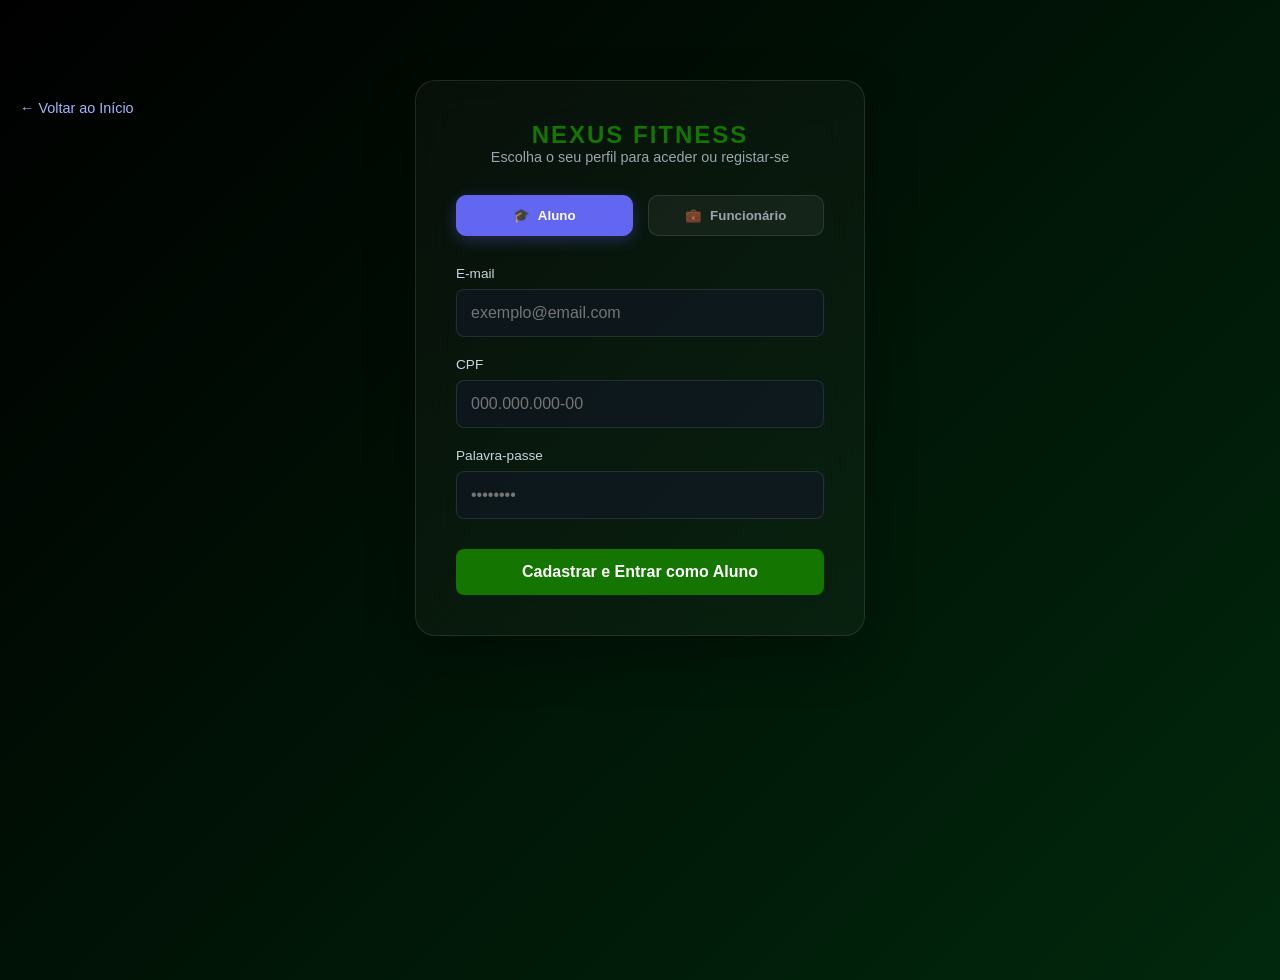
==== login.html @ c3d07121 "Add files via upload" ====
<!DOCTYPE html>
<html lang="pt-PT">
<head>
    <meta charset="UTF-8">
    <meta name="viewport" content="width=device-width, initial-scale=1.0">
    <title>Nexus Fitness | Login e Cadastro</title>
    <link rel="stylesheet" href="style.css">
</head>
<body>

    <!-- Botão para voltar à página principal -->
    <a href="index.html" class="btn-back">← Voltar ao Início</a>

    <div class="login-container">
        <div class="login-header">
            <div class="logo">Nexus Fitness</div>
            <p>Escolha o seu perfil para aceder ou registar-se</p>
        </div>

        <!-- Seleção de Perfil (Aluno ou Funcionário) -->
        <div class="role-selector">
            <button type="button" class="role-btn active" id="btn-aluno" onclick="selectRole('aluno')">
                <span class="icon">🎓</span> Aluno
            </button>
            <button type="button" class="role-btn" id="btn-funcionario" onclick="selectRole('funcionario')">
                <span class="icon">💼</span> Funcionário
            </button>
        </div>

        <!-- Formulário com campos totalmente fixos para evitar erros de renderização -->
        <form id="login-form" onsubmit="handleAuth(event)">
            
            <!-- Campo de E-mail -->
            <div class="input-group">
                <label id="email-label" for="user-email">E-mail</label>
                <input type="email" id="user-email" required placeholder="exemplo@email.com">
            </div>

            <!-- Campo de CPF Garantido e Fixo -->
            <div class="input-group">
                <label for="user-cpf">CPF</label>
                <input type="text" id="user-cpf" required maxlength="14" placeholder="000.000.000-00" oninput="applyCpfMask(this)">
            </div>

            <!-- Campo de Palavra-passe -->
            <div class="input-group">
                <label for="password">Palavra-passe</label>
                <input type="password" id="password" required placeholder="••••••••">
            </div>

            <!-- Botão de submissão -->
            <button type="submit" class="btn-submit" id="btn-submit-text">Cadastrar e Entrar como Aluno</button>
        </form>

        <!-- Mensagem de feedback de sucesso -->
        <div id="feedback-message" class="feedback hidden"></div>
    </div>

    <script src="script.js"></script>
</body>
</html>
---- style.css ----
/* ==========================================
   ESTILOS GLOBAIS E FUNDO ANIMADO
   ========================================== */
   * {
    margin: 0;
    padding: 0;
    box-sizing: border-box;
    font-family: 'Segoe UI', Tahoma, Geneva, Verdana, sans-serif;
}

body {
    background: linear-gradient(135deg, #000000, #025019, #0a9205);
    background-size: 400% 400%;
    animation: gradientBg 15s ease infinite;
    color: #f3f4f6;
    min-height: 100vh;
    overflow-x: hidden;
    position: relative;
}

@keyframes gradientBg {
    0% { background-position: 0% 50%; }
    50% { background-position: 100% 50%; }
    100% { background-position: 0% 50%; }
}

/* ==========================================
   NAVEGAÇÃO (HEADER)
   ========================================== */
header {
    display: flex;
    justify-content: space-between;
    align-items: center;
    padding: 20px 8%;
    background: rgba(17, 24, 39, 0.7);
    backdrop-filter: blur(10px);
    position: sticky;
    top: 0;
    z-index: 1000;
    border-bottom: 1px solid rgba(255, 255, 255, 0.1);
}

.logo {
    font-size: 24px;
    font-weight: bold;
    color: #147500;
    text-transform: uppercase;
    letter-spacing: 2px;
}

.nav-links {
    list-style: none;
    display: flex;
    gap: 20px;
}

.nav-links a {
    color: #ffffff;
    text-decoration: none;
    font-weight: 500;
    transition: color 0.3s;
}

.nav-links a:hover {
    color: #147500;
}

/* Área de Acesso (Login no Header) */
.auth-buttons {
    display: flex;
    gap: 10px;
}

.btn-portal {
    display: inline-block;
    padding: 10px 20px;
    border: none;
    border-radius: 5px;
    cursor: pointer;
    font-weight: bold;
    text-decoration: none;
    transition: transform 0.2s, background-color 0.3s;
}

.btn-aluno {
    background-color: #147500;
    color: white;
}

.btn-func {
    background-color: transparent;
    color: #147500;
    border: 1px solid #147500;
}

.btn-portal:hover {
    transform: translateY(-2px);
    filter: brightness(1.2);
}

/* ==========================================
   ELEMENTOS DO CONTEÚDO PRINCIPAL
   ========================================== */
.container {
    max-width: 1200px;
    margin: 40px auto;
    padding: 0 20px;
}

h2 {
    text-align: center;
    margin-bottom: 30px;
    font-size: 2rem;
    color: #fff;
    text-transform: uppercase;
    letter-spacing: 1px;
}

/* ==========================================
   SECCÃO DO CALENDÁRIO INTERATIVO
   ========================================== */
.calendar-section {
    background: rgba(255, 255, 255, 0.05);
    backdrop-filter: blur(16px);
    border-radius: 15px;
    padding: 30px;
    border: 1px solid rgba(255, 255, 255, 0.1);
    margin-bottom: 60px;
}

.days-nav {
    display: flex;
    justify-content: space-between;
    margin-bottom: 25px;
    overflow-x: auto;
    gap: 10px;
    padding-bottom: 10px;
}

.day-btn {
    background: rgba(255, 255, 255, 0.1);
    border: none;
    color: white;
    padding: 12px 20px;
    border-radius: 8px;
    cursor: pointer;
    min-width: 100px;
    text-align: center;
    transition: all 0.3s;
}

.day-btn.active, .day-btn:hover {
    background: #147500;
    box-shadow: 0 4px 15px rgba(11, 179, 6, 0.4);
}

.schedule-list {
    display: flex;
    flex-direction: column;
    gap: 15px;
}

.schedule-item {
    display: flex;
    justify-content: space-between;
    align-items: center;
    background: rgba(17, 24, 39, 0.5);
    padding: 20px;
    border-radius: 10px;
    border-left: 5px solid #6366f1;
    transition: transform 0.2s;
}

.schedule-item:hover {
    transform: scale(1.01);
}

.time {
    font-size: 1.2rem;
    font-weight: bold;
    color: #a5b4fc;
}

.activity {
    font-size: 1.1rem;
    font-weight: 500;
}

.coach {
    font-size: 0.9rem;
    color: #9ca3af;
}

/* ==========================================
   SECÇÃO DE PLANOS
   ========================================== */
.plans-grid {
    display: grid;
    grid-template-columns: repeat(auto-fit, minmax(280px, 1fr));
    gap: 30px;
}

.plan-card {
    background: rgba(255, 255, 255, 0.05);
    backdrop-filter: blur(16px);
    border-radius: 15px;
    padding: 40px 30px;
    text-align: center;
    border: 1px solid rgba(255, 255, 255, 0.1);
    position: relative;
    transition: transform 0.3s, box-shadow 0.3s;
}

.plan-card.featured {
    border: 2px solid #cfcfd8;
    transform: scale(1.05);
}

.plan-card:hover {
    transform: translateY(-10px);
    box-shadow: 0 10px 30px rgba(99, 102, 241, 0.2);
}

.plan-badge {
    position: absolute;
    top: 15px;
    right: 15px;
    background: #4cbe00;
    color: white;
    padding: 4px 12px;
    border-radius: 20px;
    font-size: 0.8rem;
    font-weight: bold;
}

.plan-name {
    font-size: 1.5rem;
    margin-bottom: 15px;
}

.plan-price {
    font-size: 2.5rem;
    font-weight: bold;
    color: #ffffff;
    margin-bottom: 25px;
}

.plan-price span {
    font-size: 1rem;
    color: #9ca3af;
}

.plan-features {
    list-style: none;
    margin-bottom: 35px;
    text-align: left;
    display: inline-block;
}

.plan-features li {
    margin-bottom: 12px;
    color: #d1d5db;
}

.plan-features li::before {
    content: "✓ ";
    color: #10b981;
    font-weight: bold;
    margin-right: 8px;
}

.btn-subscribe-link {
    text-decoration: none;
    display: block;
    width: 100%;
}

.btn-subscribe {
    width: 100%;
    padding: 12px;
    background: #147500;
    border: none;
    border-radius: 8px;
    color: white;
    font-weight: bold;
    cursor: pointer;
    transition: background 0.3s;
}

.btn-subscribe:hover {
    background: #003503;
}

/* ==========================================
   INTERFACES DA ECRÃ DE LOGIN
   ========================================== */
.btn-back {
    position: absolute;
    top: 20px;
    left: 20px;
    color: #a5b4fc;
    text-decoration: none;
    font-size: 0.9rem;
    transition: color 0.3s;
    z-index: 100;
}

.btn-back:hover {
    color: #6366f1;
}

.login-container {
    background: rgba(255, 255, 255, 0.03);
    backdrop-filter: blur(20px);
    border: 1px solid rgba(255, 255, 255, 0.1);
    padding: 40px;
    border-radius: 20px;
    width: 90%;
    max-width: 450px;
    margin: 80px auto; /* Centraliza a caixa quando usada na mesma folha */
    box-shadow: 0 20px 50px rgba(0, 0, 0, 0.3);
}

.login-header {
    text-align: center;
    margin-bottom: 30px;
}

.login-header p {
    color: #9ca3af;
    font-size: 0.9rem;
}

.role-selector {
    display: flex;
    gap: 15px;
    margin-bottom: 30px;
}

.role-btn {
    flex: 1;
    padding: 12px;
    background: rgba(255, 255, 255, 0.05);
    border: 1px solid rgba(255, 255, 255, 0.1);
    border-radius: 10px;
    color: #9ca3af;
    cursor: pointer;
    font-weight: 600;
    display: flex;
    align-items: center;
    justify-content: center;
    gap: 8px;
    transition: all 0.3s ease;
}

.role-btn:hover {
    background: rgba(255, 255, 255, 0.1);
    color: #fff;
}

.role-btn.active {
    background: #6366f1;
    color: white;
    border-color: #6366f1;
    box-shadow: 0 4px 15px rgba(99, 102, 241, 0.3);
}

.input-group {
    display: flex;
    flex-direction: column;
    gap: 8px;
    margin-bottom: 20px;
}

.input-group label {
    font-size: 0.85rem;
    color: #cbd5e1;
    font-weight: 500;
    text-align: left;
}

.input-group input {
    padding: 14px;
    background: rgba(17, 24, 39, 0.6);
    border: 1px solid rgba(255, 255, 255, 0.1);
    border-radius: 8px;
    color: white;
    font-size: 1rem;
    transition: border-color 0.3s;
}

.input-group input:focus {
    outline: none;
    border-color: #6366f1;
}

.btn-submit {
    width: 100%;
    padding: 14px;
    background: #147500;
    color: white;
    border: none;
    border-radius: 8px;
    font-size: 1rem;
    font-weight: bold;
    cursor: pointer;
    transition: background 0.3s, transform 0.1s;
    margin-top: 10px;
}

.btn-submit:hover { background: #075800; }
.btn-submit:active { transform: scale(0.98); }

.feedback {
    margin-top: 20px;
    padding: 12px;
    border-radius: 8px;
    text-align: center;
    font-weight: 500;
    font-size: 0.9rem;
    background: rgba(16, 185, 129, 0.2);
    border: 1px solid #10b981;
    color: #34d399;
}

.feedback.hidden { display: none; }

/* ==========================================
   RESPONSIVIDADE
   ========================================== */
@media (max-width: 768px) {
    header { flex-direction: column; gap: 15px; text-align: center; }
    .nav-links { margin-bottom: 15px; }
    .plan-card.featured { transform: none; }
    .plan-card.featured:hover { transform: translateY(-10px); }
}
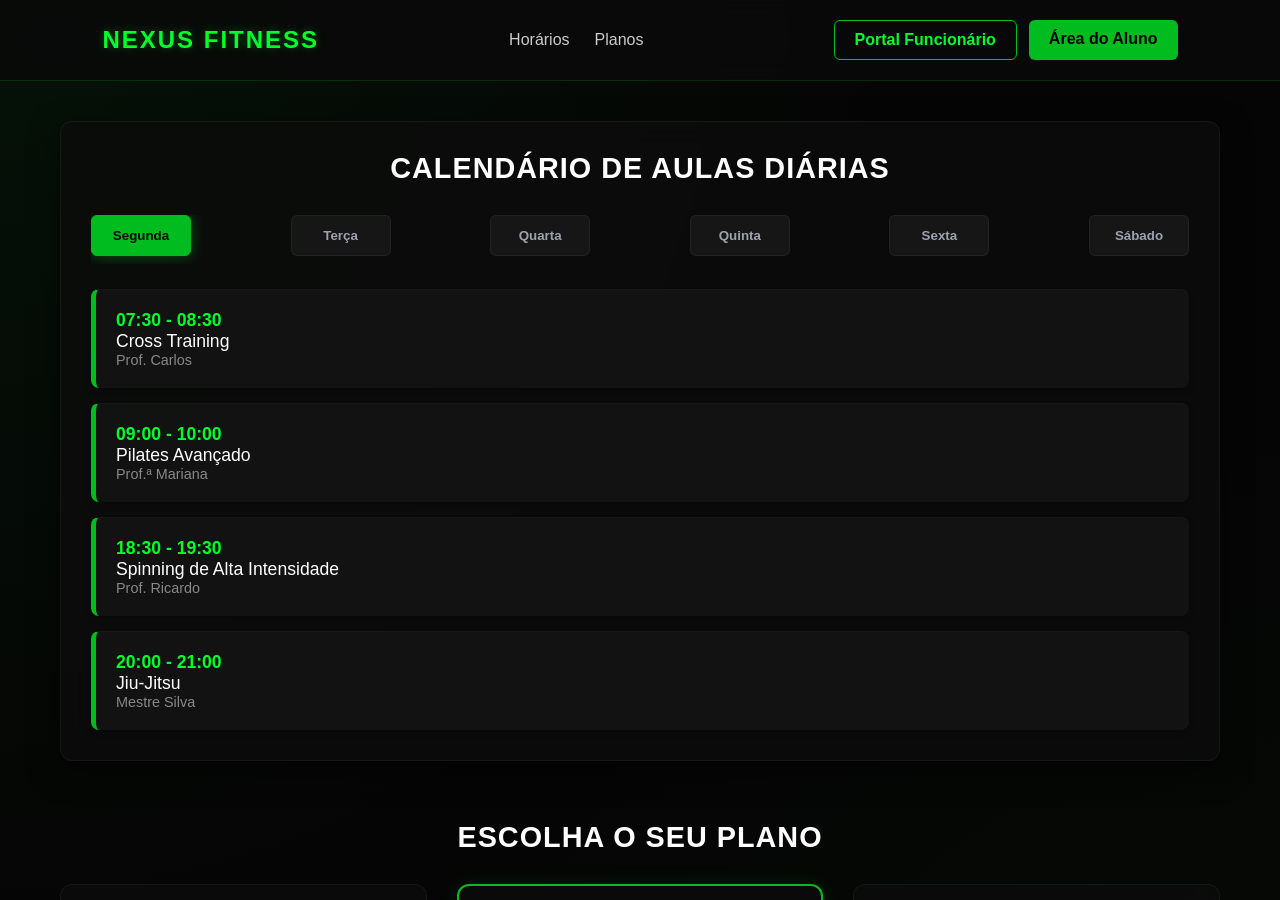
==== commit 5d366e1f: "Update login.html" ====
--- a/login.html
+++ b/login.html
@@ -3,59 +3,161 @@
 <head>
     <meta charset="UTF-8">
     <meta name="viewport" content="width=device-width, initial-scale=1.0">
-    <title>Nexus Fitness | Login e Cadastro</title>
+    <title>Nexus Fitness | A Tua Academia</title>
     <link rel="stylesheet" href="style.css">
 </head>
 <body>
 
-    <!-- Botão para voltar à página principal -->
-    <a href="index.html" class="btn-back">← Voltar ao Início</a>
+    <!-- Barra de Navegação Superior -->
+    <header>
+        <div class="logo">Nexus Fitness</div>
+        <ul class="nav-links">
+            <li><a href="#apresentacao">A Academia</a></li>
+            <li><a href="#calendario">Horários</a></li>
+            <li><a href="#planos">Planos</a></li>
+        </ul>
+        
+        <div id="auth-area" class="auth-buttons">
+            <a href="index.html?role=funcionario" class="btn-portal btn-func">Portal Funcionário</a>
+            <a href="index.html?role=aluno" class="btn-portal btn-aluno">Área do Aluno</a>
+        </div>
+    </header>
 
-    <div class="login-container">
-        <div class="login-header">
-            <div class="logo">Nexus Fitness</div>
-            <p>Escolha o seu perfil para aceder ou registar-se</p>
-        </div>
+    <div class="container">
 
-        <!-- Seleção de Perfil (Aluno ou Funcionário) -->
-        <div class="role-selector">
-            <button type="button" class="role-btn active" id="btn-aluno" onclick="selectRole('aluno')">
-                <span class="icon">🎓</span> Aluno
-            </button>
-            <button type="button" class="role-btn" id="btn-funcionario" onclick="selectRole('funcionario')">
-                <span class="icon">💼</span> Funcionário
-            </button>
-        </div>
-
-        <!-- Formulário com campos totalmente fixos para evitar erros de renderização -->
-        <form id="login-form" onsubmit="handleAuth(event)">
+        <!-- Apresentação da Academia com 4 Imagens Estruturais -->
+        <section id="apresentacao" class="intro-section">
+            <div class="intro-text">
+                <h1>Benvindo à Nexus Fitness</h1>
+                <p>Construída para quem busca alta performance e resultados reais. A nossa infraestrutura conta com equipamentos de última geração, zonas de treino exclusivas e um ambiente totalmente planeado para elevar o teu potencial ao próximo nível. Conhece o nosso espaço pensado ao detalhe para ti.</p>
+            </div>
             
-            <!-- Campo de E-mail -->
-            <div class="input-group">
-                <label id="email-label" for="user-email">E-mail</label>
-                <input type="email" id="user-email" required placeholder="exemplo@email.com">
+            <div class="gym-gallery-grid">
+                <div class="gallery-card">
+                    <img src="https://amazonaws.com" alt="Fachada Principal da Academia">
+                    <div class="card-caption">Fachada Principal</div>
+                </div>
+                <div class="gallery-card">
+                    <img src="https://sunspaces.co.uk" alt="Zona Exterior dos Fundos">
+                    <div class="card-caption">Zona Exterior (Fundos)</div>
+                </div>
+                <div class="gallery-card">
+                    <img src="https://iron-house.co" alt="Piso Inferior - Sala de Musculação">
+                    <div class="card-caption">Piso Inferior (Musculação)</div>
+                </div>
+                <div class="gallery-card">
+                    <img src="https://fbcdn.net" alt="Piso Superior - Cardio e Aulas de Grupo">
+                    <div class="card-caption">Piso Superior (Cardio & Grupos)</div>
+                </div>
+            </div>
+        </section>
+        
+        <!-- Painel de Gerenciamento Exclusivo do Funcionário (Invisível por padrão) -->
+        <section id="admin-panel" class="calendar-section hidden">
+            <h2>⚙️ Gerenciar Grade de Aulas (Painel do Funcionário)</h2>
+            <form id="add-schedule-form" onsubmit="handleAddSchedule(event)" class="admin-form">
+                <div class="form-row">
+                    <div class="input-group">
+                        <label for="form-day">Dia da Semana</label>
+                        <select id="form-day" required>
+                            <option value="segunda">Segunda</option>
+                            <option value="terca">Terça</option>
+                            <option value="quarta">Quarta</option>
+                            <option value="quinta">Quinta</option>
+                            <option value="sexta">Sexta</option>
+                            <option value="sabado">Sábado</option>
+                        </select>
+                    </div>
+                    <div class="input-group">
+                        <label for="form-time">Horário</label>
+                        <input type="text" id="form-time" required placeholder="Ex: 14:00 - 15:00">
+                    </div>
+                </div>
+                <div class="form-row">
+                    <div class="input-group">
+                        <label for="form-activity">Aula / Atividade</label>
+                        <input type="text" id="form-activity" required placeholder="Ex: Musculação Avançada">
+                    </div>
+                    <div class="input-group">
+                        <label for="form-coach">Professor / Instrutor</label>
+                        <input type="text" id="form-coach" required placeholder="Ex: Prof. Roberto">
+                    </div>
+                </div>
+                <button type="submit" class="btn-submit">Adicionar Aula ao Calendário</button>
+            </form>
+        </section>
+        
+        <!-- Secção do Calendário Semanal/Diário -->
+        <section id="calendario" class="calendar-section">
+            <h2>Calendário de Aulas Diárias</h2>
+            <div class="days-nav">
+                <button class="day-btn active" onclick="changeDay('segunda', this)">Segunda</button>
+                <button class="day-btn" onclick="changeDay('terca', this)">Terça</button>
+                <button class="day-btn" onclick="changeDay('quarta', this)">Quarta</button>
+                <button class="day-btn" onclick="changeDay('quinta', this)">Quinta</button>
+                <button class="day-btn" onclick="changeDay('sexta', this)">Sexta</button>
+                <button class="day-btn" onclick="changeDay('sabado', this)">Sábado</button>
             </div>
 
-            <!-- Campo de CPF Garantido e Fixo -->
-            <div class="input-group">
-                <label for="user-cpf">CPF</label>
-                <input type="text" id="user-cpf" required maxlength="14" placeholder="000.000.000-00" oninput="applyCpfMask(this)">
+            <div id="schedule-container" class="schedule-list">
+                <!-- Os horários serão inseridos aqui dinamicamente via JS -->
             </div>
+        </section>
 
-            <!-- Campo de Palavra-passe -->
-            <div class="input-group">
-                <label for="password">Palavra-passe</label>
-                <input type="password" id="password" required placeholder="••••••••">
+        <!-- Secção de Planos de Subscrição -->
+        <section id="planos">
+            <h2>Escolha o Seu Plano</h2>
+            <div class="plans-grid">
+                
+                <!-- Plano Bronze -->
+                <div class="plan-card">
+                    <div class="plan-name">Plano Bronze</div>
+                    <div class="plan-price">29.90€<span>/mês</span></div>
+                    <ul class="plan-features">
+                        <li>Acesso à sala de musculação</li>
+                        <li>Horário livre (Off-peak)</li>
+                        <li>Balneários incluídos</li>
+                    </ul>
+                    <a href="index.html?role=aluno" class="btn-subscribe-link">
+                        <button class="btn-subscribe">Aderir Agora</button>
+                    </a>
+                </div>
+
+                <!-- Plano Ouro (Destaque) -->
+                <div class="plan-card featured">
+                    <div class="plan-badge">Mais Popular</div>
+                    <div class="plan-name">Plano Ouro</div>
+                    <div class="plan-price">39.90€<span>/mês</span></div>
+                    <ul class="plan-features">
+                        <li>Acesso total 24/7</li>
+                        <li>Todas as aulas de grupo incluídas</li>
+                        <li>Avaliação física mensal</li>
+                        <li>Acesso a App de treino personalizada</li>
+                    </ul>
+                    <a href="index.html?role=aluno" class="btn-subscribe-link">
+                        <button class="btn-subscribe">Aderir Agora</button>
+                    </a>
+                </div>
+
+                <!-- Plano Diamante -->
+                <div class="plan-card">
+                    <div class="plan-name">Plano Diamante</div>
+                    <div class="plan-price">59.90€<span>/mês</span></div>
+                    <ul class="plan-features">
+                        <li>Todos os benefícios do Ouro</li>
+                        <li>2 Sessões de Personal Trainer/mês</li>
+                        <li>Acesso à zona de SPA e Sauna</li>
+                        <li>Livre trânsito noutros clubes da rede</li>
+                    </ul>
+                    <a href="index.html?role=aluno" class="btn-subscribe-link">
+                        <button class="btn-subscribe">Aderir Agora</button>
+                    </a>
+                </div>
+
             </div>
-
-            <!-- Botão de submissão -->
-            <button type="submit" class="btn-submit" id="btn-submit-text">Cadastrar e Entrar como Aluno</button>
-        </form>
-
-        <!-- Mensagem de feedback de sucesso -->
-        <div id="feedback-message" class="feedback hidden"></div>
+        </section>
     </div>
 
     <script src="script.js"></script>
 </body>
-</html>+</html>
--- a/style.css
+++ b/style.css
@@ -1,5 +1,5 @@
 /* ==========================================
-   ESTILOS GLOBAIS E FUNDO ANIMADO
+   ESTILOS GLOBAIS E FUNDO PADRÃO DA PRINCIPAL (HOME)
    ========================================== */
    * {
     margin: 0;
@@ -9,19 +9,37 @@
 }
 
 body {
-    background: linear-gradient(135deg, #000000, #025019, #0a9205);
-    background-size: 400% 400%;
-    animation: gradientBg 15s ease infinite;
+    background-color: #050505;
+    background-image: 
+        radial-gradient(at 0% 0%, rgba(0, 255, 43, 0.05) 0px, transparent 50%),
+        radial-gradient(at 100% 100%, rgba(0, 188, 30, 0.03) 0px, transparent 50%);
     color: #f3f4f6;
     min-height: 100vh;
     overflow-x: hidden;
-    position: relative;
-}
-
-@keyframes gradientBg {
-    0% { background-position: 0% 50%; }
-    50% { background-position: 100% 50%; }
-    100% { background-position: 0% 50%; }
+}
+
+/* ==========================================
+   FUNDO EXCLUSIVO DA TELA DE LOGIN (INDEX)
+   ========================================== */
+body.login-page {
+    background-color: #050505;
+    background-image: 
+        linear-gradient(rgba(5, 5, 5, 0.85), rgba(5, 5, 5, 0.85)), 
+        url('https://unsplash.com');
+    background-size: cover;
+    background-position: center;
+    background-attachment: fixed;
+    background-repeat: no-repeat;
+}
+
+.login-container, .calendar-section, .plan-card, .intro-section {
+    background: rgba(13, 13, 13, 0.75) !important;
+    backdrop-filter: blur(15px);
+    -webkit-backdrop-filter: blur(15px);
+}
+
+.hidden {
+    display: none !important;
 }
 
 /* ==========================================
@@ -32,74 +50,75 @@
     justify-content: space-between;
     align-items: center;
     padding: 20px 8%;
-    background: rgba(17, 24, 39, 0.7);
-    backdrop-filter: blur(10px);
+    background: rgba(10, 10, 10, 0.85);
+    backdrop-filter: blur(12px);
     position: sticky;
     top: 0;
     z-index: 1000;
-    border-bottom: 1px solid rgba(255, 255, 255, 0.1);
+    border-bottom: 1px solid rgba(0, 255, 43, 0.15);
 }
 
 .logo {
     font-size: 24px;
-    font-weight: bold;
-    color: #147500;
+    font-weight: 900;
+    color: #00ff2b;
     text-transform: uppercase;
     letter-spacing: 2px;
+    text-shadow: 0 0 10px rgba(0, 255, 43, 0.3);
 }
 
 .nav-links {
     list-style: none;
     display: flex;
-    gap: 20px;
+    gap: 25px;
 }
 
 .nav-links a {
-    color: #ffffff;
+    color: #cccccc;
     text-decoration: none;
     font-weight: 500;
     transition: color 0.3s;
 }
 
 .nav-links a:hover {
-    color: #147500;
-}
-
-/* Área de Acesso (Login no Header) */
+    color: #00ff2b;
+}
+
 .auth-buttons {
     display: flex;
-    gap: 10px;
+    gap: 12px;
 }
 
 .btn-portal {
     display: inline-block;
     padding: 10px 20px;
     border: none;
-    border-radius: 5px;
+    border-radius: 6px;
     cursor: pointer;
     font-weight: bold;
     text-decoration: none;
-    transition: transform 0.2s, background-color 0.3s;
+    transition: all 0.3s ease;
 }
 
 .btn-aluno {
-    background-color: #147500;
-    color: white;
+    background-color: #00bc1e;
+    color: #000;
 }
 
 .btn-func {
     background-color: transparent;
-    color: #147500;
-    border: 1px solid #147500;
+    color: #00ff2b;
+    border: 1px solid #00bc1e;
 }
 
 .btn-portal:hover {
     transform: translateY(-2px);
+    box-shadow: 0 4px 12px rgba(0, 255, 43, 0.2);
     filter: brightness(1.2);
 }
 
 /* ==========================================
-   ELEMENTOS DO CONTEÚDO PRINCIPAL
+   CONTEÚDO PRINCIPAL
    ========================================== */
 .container {
     max-width: 1200px;
@@ -110,22 +129,21 @@
 h2 {
     text-align: center;
     margin-bottom: 30px;
-    font-size: 2rem;
+    font-size: 1.8rem;
     color: #fff;
     text-transform: uppercase;
     letter-spacing: 1px;
 }
 
 /* ==========================================
-   SECCÃO DO CALENDÁRIO INTERATIVO
+   CALENDÁRIO INTERATIVO E PAINEL ADM
    ========================================== */
 .calendar-section {
-    background: rgba(255, 255, 255, 0.05);
-    backdrop-filter: blur(16px);
-    border-radius: 15px;
+    border-radius: 12px;
     padding: 30px;
-    border: 1px solid rgba(255, 255, 255, 0.1);
+    border: 1px solid rgba(255, 255, 255, 0.05);
     margin-bottom: 60px;
+    box-shadow: 0 10px 30px rgba(0,0,0,0.5);
 }
 
 .days-nav {
@@ -134,24 +152,27 @@
     margin-bottom: 25px;
     overflow-x: auto;
     gap: 10px;
-    padding-bottom: 10px;
+    padding-bottom: 8px;
 }
 
 .day-btn {
-    background: rgba(255, 255, 255, 0.1);
-    border: none;
-    color: white;
+    background: #161616;
+    border: 1px solid rgba(255,255,255,0.05);
+    color: #9ca3af;
     padding: 12px 20px;
-    border-radius: 8px;
+    border-radius: 6px;
     cursor: pointer;
     min-width: 100px;
     text-align: center;
     transition: all 0.3s;
+    font-weight: 600;
 }
 
 .day-btn.active, .day-btn:hover {
-    background: #147500;
-    box-shadow: 0 4px 15px rgba(11, 179, 6, 0.4);
+    background: #00bc1e;
+    color: #000;
+    border-color: #00bc1e;
+    box-shadow: 0 0 15px rgba(0, 255, 43, 0.3);
 }
 
 .schedule-list {
@@ -164,31 +185,78 @@
     display: flex;
     justify-content: space-between;
     align-items: center;
-    background: rgba(17, 24, 39, 0.5);
+    background: #121212;
     padding: 20px;
-    border-radius: 10px;
-    border-left: 5px solid #6366f1;
-    transition: transform 0.2s;
-}
-
-.schedule-item:hover {
-    transform: scale(1.01);
+    border-radius: 8px;
+    border-left: 5px solid #00bc1e;
+    border-top: 1px solid rgba(255,255,255,0.02);
+    box-shadow: 0 4px 6px rgba(0,0,0,0.2);
 }
 
 .time {
-    font-size: 1.2rem;
-    font-weight: bold;
-    color: #a5b4fc;
+    font-size: 1.1rem;
+    font-weight: bold;
+    color: #00ff2b;
 }
 
 .activity {
     font-size: 1.1rem;
     font-weight: 500;
+    color: #fff;
 }
 
 .coach {
     font-size: 0.9rem;
-    color: #9ca3af;
+    color: #888;
+}
+
+.btn-delete {
+    background: transparent;
+    border: 1px solid #ef4444;
+    color: #ef4444;
+    padding: 6px 12px;
+    border-radius: 4px;
+    cursor: pointer;
+    font-weight: bold;
+    transition: all 0.2s;
+}
+
+.btn-delete:hover {
+    background: #ef4444;
+    color: white;
+}
+
+/* Formulário do Funcionário */
+.admin-form {
+    display: flex;
+    flex-direction: column;
+    gap: 15px;
+    margin-bottom: 20px;
+}
+
+.form-row {
+    display: flex;
+    gap: 20px;
+    flex-wrap: wrap;
+}
+
+.form-row .input-group {
+    flex: 1;
+    min-width: 200px;
+}
+
+select {
+    padding: 14px;
+    background: #161616;
+    border: 1px solid rgba(255, 255, 255, 0.1);
+    border-radius: 8px;
+    color: white;
+    font-size: 1rem;
+}
+
+select:focus {
+    outline: none;
+    border-color: #00ff2b;
 }
 
 /* ==========================================
@@ -201,32 +269,31 @@
 }
 
 .plan-card {
-    background: rgba(255, 255, 255, 0.05);
-    backdrop-filter: blur(16px);
-    border-radius: 15px;
+    border-radius: 12px;
     padding: 40px 30px;
     text-align: center;
-    border: 1px solid rgba(255, 255, 255, 0.1);
+    border: 1px solid rgba(255, 255, 255, 0.05);
     position: relative;
-    transition: transform 0.3s, box-shadow 0.3s;
+    transition: all 0.3s ease;
 }
 
 .plan-card.featured {
-    border: 2px solid #cfcfd8;
-    transform: scale(1.05);
+    border: 2px solid #00bc1e;
+    box-shadow: 0 0 20px rgba(0, 255, 43, 0.1);
 }
 
 .plan-card:hover {
-    transform: translateY(-10px);
-    box-shadow: 0 10px 30px rgba(99, 102, 241, 0.2);
+    transform: translateY(-8px);
+    border-color: #00ff2b;
+    box-shadow: 0 10px 25px rgba(0, 255, 43, 0.15);
 }
 
 .plan-badge {
     position: absolute;
     top: 15px;
     right: 15px;
-    background: #4cbe00;
-    color: white;
+    background: #00bc1e;
+    color: #000;
     padding: 4px 12px;
     border-radius: 20px;
     font-size: 0.8rem;
@@ -234,12 +301,13 @@
 }
 
 .plan-name {
-    font-size: 1.5rem;
+    font-size: 1.4rem;
+    font-weight: bold;
     margin-bottom: 15px;
 }
 
 .plan-price {
-    font-size: 2.5rem;
+    font-size: 2.3rem;
     font-weight: bold;
     color: #ffffff;
     margin-bottom: 25px;
@@ -247,7 +315,7 @@
 
 .plan-price span {
     font-size: 1rem;
-    color: #9ca3af;
+    color: #777;
 }
 
 .plan-features {
@@ -259,75 +327,47 @@
 
 .plan-features li {
     margin-bottom: 12px;
-    color: #d1d5db;
+    color: #bbb;
 }
 
 .plan-features li::before {
     content: "✓ ";
-    color: #10b981;
+    color: #00ff2b;
     font-weight: bold;
     margin-right: 8px;
-}
-
-.btn-subscribe-link {
-    text-decoration: none;
-    display: block;
-    width: 100%;
 }
 
 .btn-subscribe {
     width: 100%;
     padding: 12px;
-    background: #147500;
+    background: #00bc1e;
     border: none;
-    border-radius: 8px;
-    color: white;
+    border-radius: 6px;
+    color: #000;
     font-weight: bold;
     cursor: pointer;
     transition: background 0.3s;
 }
 
 .btn-subscribe:hover {
-    background: #003503;
-}
-
-/* ==========================================
-   INTERFACES DA ECRÃ DE LOGIN
-   ========================================== */
-.btn-back {
-    position: absolute;
-    top: 20px;
-    left: 20px;
-    color: #a5b4fc;
-    text-decoration: none;
-    font-size: 0.9rem;
-    transition: color 0.3s;
-    z-index: 100;
-}
-
-.btn-back:hover {
-    color: #6366f1;
-}
-
+    background: #00ff2b;
+}
+
+/* ==========================================
+   INTERFACES DA TELA DE LOGIN
+   ========================================== */
 .login-container {
-    background: rgba(255, 255, 255, 0.03);
-    backdrop-filter: blur(20px);
-    border: 1px solid rgba(255, 255, 255, 0.1);
+    border: 1px solid rgba(255, 255, 255, 0.05);
     padding: 40px;
-    border-radius: 20px;
+    border-radius: 16px;
     width: 90%;
     max-width: 450px;
-    margin: 80px auto; /* Centraliza a caixa quando usada na mesma folha */
-    box-shadow: 0 20px 50px rgba(0, 0, 0, 0.3);
-}
-
-.login-header {
-    text-align: center;
-    margin-bottom: 30px;
+    margin: 80px auto;
+    box-shadow: 0 20px 40px rgba(0, 0, 0, 0.7);
 }
 
 .login-header p {
-    color: #9ca3af;
+    color: #777;
     font-size: 0.9rem;
 }
 
@@ -340,29 +380,29 @@
 .role-btn {
     flex: 1;
     padding: 12px;
-    background: rgba(255, 255, 255, 0.05);
-    border: 1px solid rgba(255, 255, 255, 0.1);
-    border-radius: 10px;
-    color: #9ca3af;
+    background: #161616;
+    border: 1px solid rgba(255, 255, 255, 0.05);
+    border-radius: 8px;
+    color: #888;
     cursor: pointer;
     font-weight: 600;
     display: flex;
     align-items: center;
     justify-content: center;
     gap: 8px;
-    transition: all 0.3s ease;
+    transition: all 0.3s;
 }
 
 .role-btn:hover {
-    background: rgba(255, 255, 255, 0.1);
+    background: #222;
     color: #fff;
 }
 
 .role-btn.active {
-    background: #6366f1;
-    color: white;
-    border-color: #6366f1;
-    box-shadow: 0 4px 15px rgba(99, 102, 241, 0.3);
+    background: #00bc1e;
+    color: #000;
+    border-color: #00bc1e;
+    box-shadow: 0 4px 12px rgba(0, 255, 43, 0.2);
 }
 
 .input-group {
@@ -374,14 +414,13 @@
 
 .input-group label {
     font-size: 0.85rem;
-    color: #cbd5e1;
+    color: #aaa;
     font-weight: 500;
-    text-align: left;
 }
 
 .input-group input {
     padding: 14px;
-    background: rgba(17, 24, 39, 0.6);
+    background: #161616;
     border: 1px solid rgba(255, 255, 255, 0.1);
     border-radius: 8px;
     color: white;
@@ -391,25 +430,28 @@
 
 .input-group input:focus {
     outline: none;
-    border-color: #6366f1;
+    border-color: #00ff2b;
+    box-shadow: 0 0 8px rgba(0, 255, 43, 0.2);
 }
 
 .btn-submit {
     width: 100%;
     padding: 14px;
-    background: #147500;
-    color: white;
+    background: #00bc1e;
+    color: #000;
     border: none;
     border-radius: 8px;
     font-size: 1rem;
     font-weight: bold;
     cursor: pointer;
-    transition: background 0.3s, transform 0.1s;
+    transition: all 0.2s;
     margin-top: 10px;
 }
 
-.btn-submit:hover { background: #075800; }
-.btn-submit:active { transform: scale(0.98); }
+.btn-submit:hover { 
+    background: #00ff2b;
+    box-shadow: 0 0 15px rgba(0, 255, 43, 0.4);
+}
 
 .feedback {
     margin-top: 20px;
@@ -418,19 +460,46 @@
     text-align: center;
     font-weight: 500;
     font-size: 0.9rem;
-    background: rgba(16, 185, 129, 0.2);
-    border: 1px solid #10b981;
-    color: #34d399;
-}
-
-.feedback.hidden { display: none; }
-
-/* ==========================================
-   RESPONSIVIDADE
-   ========================================== */
-@media (max-width: 768px) {
-    header { flex-direction: column; gap: 15px; text-align: center; }
-    .nav-links { margin-bottom: 15px; }
-    .plan-card.featured { transform: none; }
-    .plan-card.featured:hover { transform: translateY(-10px); }
-}+    background: rgba(0, 255, 43, 0.1);
+    border: 1px solid #00bc1e;
+    color: #fff;
+}
+
+/* ==========================================
+   APRESENTAÇÃO E GALERIA IMAGENS
+   ========================================== */
+.intro-section {
+    border-radius: 12px;
+    padding: 40px 30px;
+    border: 1px solid rgba(255, 255, 255, 0.05);
+    margin-bottom: 50px;
+    box-shadow: 0 10px 30px rgba(0, 0, 0, 0.5);
+    text-align: center;
+}
+
+.intro-text h1 {
+    font-size: 2.2rem;
+    color: #fff;
+    text-transform: uppercase;
+    letter-spacing: 1px;
+    margin-bottom: 15px;
+}
+
+.intro-text p {
+    color: #bbb;
+    font-size: 1.05rem;
+    line-height: 1.6;
+    max-width: 850px;
+    margin: 0 auto 35px auto;
+}
+
+.gym-gallery-grid {
+    display: grid;
+    grid-template-columns: repeat(auto-fit, minmax(240px, 1fr));
+    gap: 20px;
+}
+
+.gallery-card {
+    background: #121212;
+    border-radius: 8px;
+}
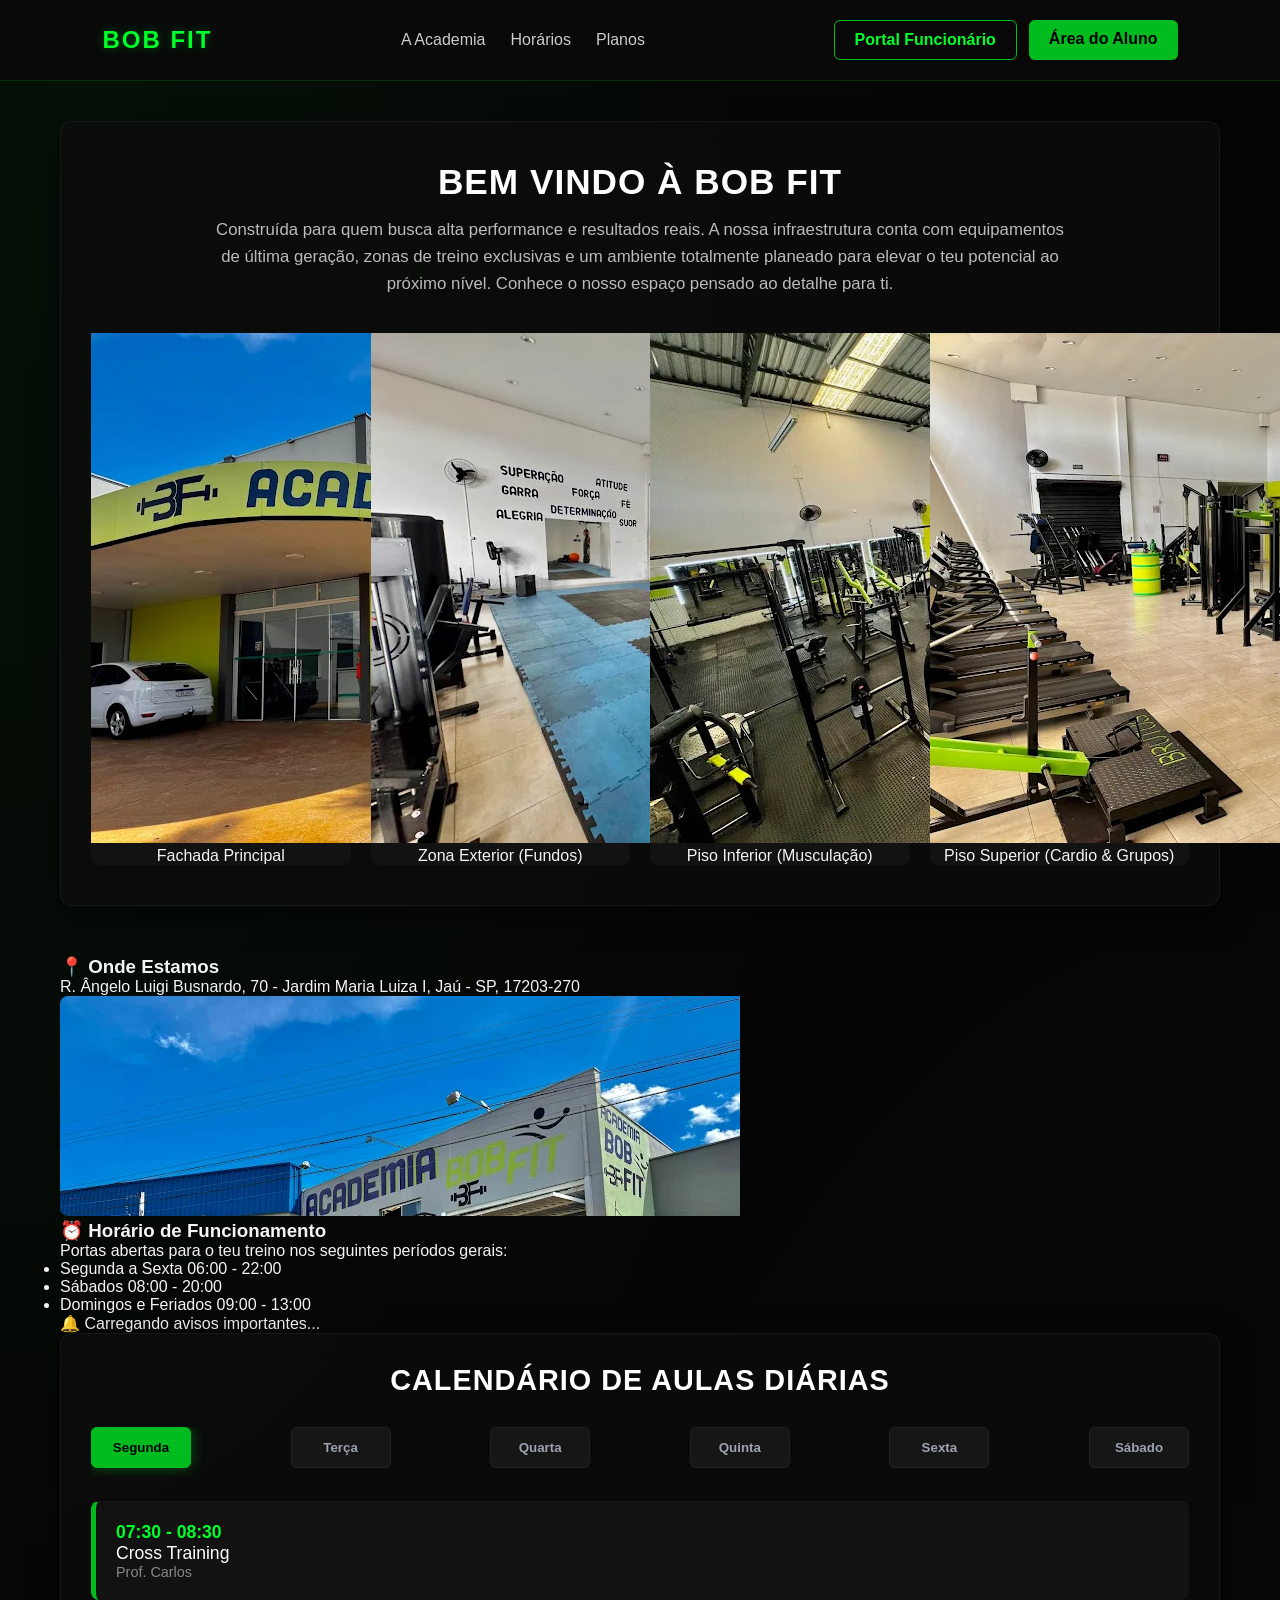
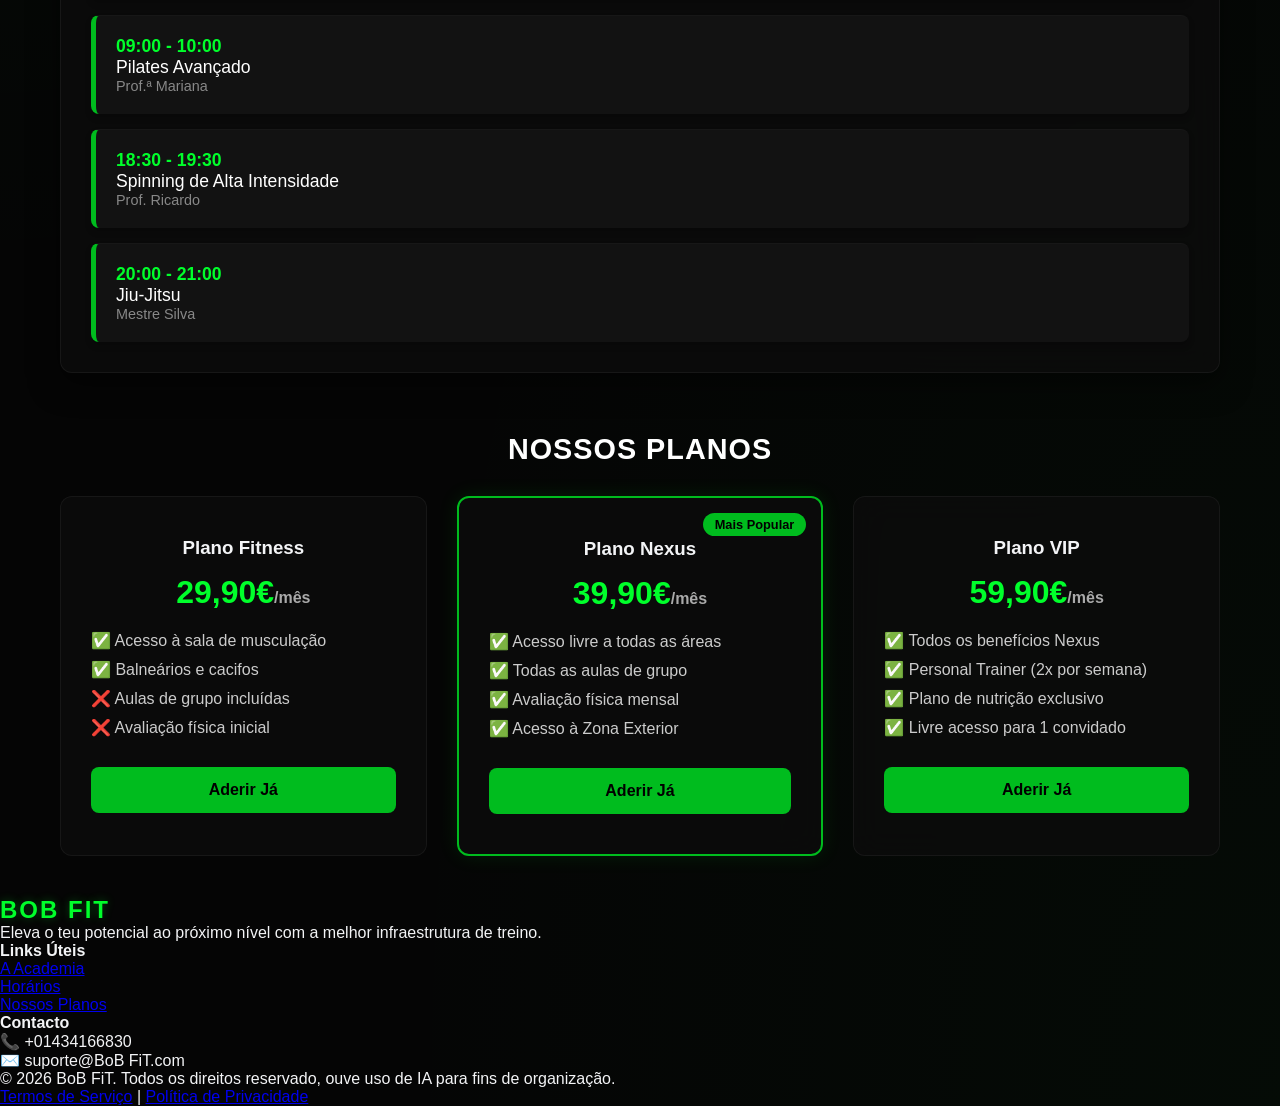
==== commit 53d569f1: "Update login.html" ====
--- a/login.html
+++ b/login.html
@@ -3,161 +3,69 @@
 <head>
     <meta charset="UTF-8">
     <meta name="viewport" content="width=device-width, initial-scale=1.0">
-    <title>Nexus Fitness | A Tua Academia</title>
+    <title>BoB Fit | Login e Cadastro</title>
     <link rel="stylesheet" href="style.css">
 </head>
-<body>
+<body class="login-page">
 
-    <!-- Barra de Navegação Superior -->
-    <header>
-        <div class="logo">Nexus Fitness</div>
-        <ul class="nav-links">
-            <li><a href="#apresentacao">A Academia</a></li>
-            <li><a href="#calendario">Horários</a></li>
-            <li><a href="#planos">Planos</a></li>
-        </ul>
-        
-        <div id="auth-area" class="auth-buttons">
-            <a href="index.html?role=funcionario" class="btn-portal btn-func">Portal Funcionário</a>
-            <a href="index.html?role=aluno" class="btn-portal btn-aluno">Área do Aluno</a>
+    <div class="login-container" style="margin: 120px auto;">
+        <div class="login-header">
+            <div class="logo">BoB Fit</div>
+            <p>Escolha o seu perfil para aceder ou registar-se</p>
         </div>
-    </header>
 
-    <div class="container">
+        <!-- Seleção de Perfil (Aluno ou Funcionário) -->
+        <div class="role-selector">
+            <button type="button" class="role-btn active" id="btn-aluno" onclick="selectRole('aluno')">
+                <span class="icon">🎓</span> Aluno
+            </button>
+            <button type="button" class="role-btn" id="btn-funcionario" onclick="selectRole('funcionario')">
+                <span class="icon">💼</span> Funcionário
+            </button>
+        </div>
 
-        <!-- Apresentação da Academia com 4 Imagens Estruturais -->
-        <section id="apresentacao" class="intro-section">
-            <div class="intro-text">
-                <h1>Benvindo à Nexus Fitness</h1>
-                <p>Construída para quem busca alta performance e resultados reais. A nossa infraestrutura conta com equipamentos de última geração, zonas de treino exclusivas e um ambiente totalmente planeado para elevar o teu potencial ao próximo nível. Conhece o nosso espaço pensado ao detalhe para ti.</p>
-            </div>
+        <!-- Formulário de Autenticação -->
+        <form id="login-form" onsubmit="handleAuth(event)">
             
-            <div class="gym-gallery-grid">
-                <div class="gallery-card">
-                    <img src="https://amazonaws.com" alt="Fachada Principal da Academia">
-                    <div class="card-caption">Fachada Principal</div>
-                </div>
-                <div class="gallery-card">
-                    <img src="https://sunspaces.co.uk" alt="Zona Exterior dos Fundos">
-                    <div class="card-caption">Zona Exterior (Fundos)</div>
-                </div>
-                <div class="gallery-card">
-                    <img src="https://iron-house.co" alt="Piso Inferior - Sala de Musculação">
-                    <div class="card-caption">Piso Inferior (Musculação)</div>
-                </div>
-                <div class="gallery-card">
-                    <img src="https://fbcdn.net" alt="Piso Superior - Cardio e Aulas de Grupo">
-                    <div class="card-caption">Piso Superior (Cardio & Grupos)</div>
-                </div>
-            </div>
-        </section>
-        
-        <!-- Painel de Gerenciamento Exclusivo do Funcionário (Invisível por padrão) -->
-        <section id="admin-panel" class="calendar-section hidden">
-            <h2>⚙️ Gerenciar Grade de Aulas (Painel do Funcionário)</h2>
-            <form id="add-schedule-form" onsubmit="handleAddSchedule(event)" class="admin-form">
-                <div class="form-row">
-                    <div class="input-group">
-                        <label for="form-day">Dia da Semana</label>
-                        <select id="form-day" required>
-                            <option value="segunda">Segunda</option>
-                            <option value="terca">Terça</option>
-                            <option value="quarta">Quarta</option>
-                            <option value="quinta">Quinta</option>
-                            <option value="sexta">Sexta</option>
-                            <option value="sabado">Sábado</option>
-                        </select>
-                    </div>
-                    <div class="input-group">
-                        <label for="form-time">Horário</label>
-                        <input type="text" id="form-time" required placeholder="Ex: 14:00 - 15:00">
-                    </div>
-                </div>
-                <div class="form-row">
-                    <div class="input-group">
-                        <label for="form-activity">Aula / Atividade</label>
-                        <input type="text" id="form-activity" required placeholder="Ex: Musculação Avançada">
-                    </div>
-                    <div class="input-group">
-                        <label for="form-coach">Professor / Instrutor</label>
-                        <input type="text" id="form-coach" required placeholder="Ex: Prof. Roberto">
-                    </div>
-                </div>
-                <button type="submit" class="btn-submit">Adicionar Aula ao Calendário</button>
-            </form>
-        </section>
-        
-        <!-- Secção do Calendário Semanal/Diário -->
-        <section id="calendario" class="calendar-section">
-            <h2>Calendário de Aulas Diárias</h2>
-            <div class="days-nav">
-                <button class="day-btn active" onclick="changeDay('segunda', this)">Segunda</button>
-                <button class="day-btn" onclick="changeDay('terca', this)">Terça</button>
-                <button class="day-btn" onclick="changeDay('quarta', this)">Quarta</button>
-                <button class="day-btn" onclick="changeDay('quinta', this)">Quinta</button>
-                <button class="day-btn" onclick="changeDay('sexta', this)">Sexta</button>
-                <button class="day-btn" onclick="changeDay('sabado', this)">Sábado</button>
+            <!-- Campo de E-mail -->
+            <div class="input-group">
+                <label id="email-label" for="user-email">E-mail</label>
+                <input type="email" id="user-email" required placeholder="exemplo@email.com">
             </div>
 
-            <div id="schedule-container" class="schedule-list">
-                <!-- Os horários serão inseridos aqui dinamicamente via JS -->
+            <!-- Campo de CPF -->
+            <div class="input-group">
+                <label for="user-cpf">CPF</label>
+                <input type="text" id="user-cpf" required maxlength="14" placeholder="000.000.000-00" oninput="applyCpfMask(this)">
             </div>
-        </section>
 
-        <!-- Secção de Planos de Subscrição -->
-        <section id="planos">
-            <h2>Escolha o Seu Plano</h2>
-            <div class="plans-grid">
-                
-                <!-- Plano Bronze -->
-                <div class="plan-card">
-                    <div class="plan-name">Plano Bronze</div>
-                    <div class="plan-price">29.90€<span>/mês</span></div>
-                    <ul class="plan-features">
-                        <li>Acesso à sala de musculação</li>
-                        <li>Horário livre (Off-peak)</li>
-                        <li>Balneários incluídos</li>
-                    </ul>
-                    <a href="index.html?role=aluno" class="btn-subscribe-link">
-                        <button class="btn-subscribe">Aderir Agora</button>
-                    </a>
-                </div>
+            <!-- Campo: Seleção de Género -->
+            <div class="input-group">
+                <label for="user-gender">Género</label>
+                <select id="user-gender" required style="width: 100%;">
+                    <option value="" disabled selected hidden>Selecione uma opção</option>
+                    <option value="masculino">Masculino</option>
+                    <option value="feminino">Feminino</option>
+                    <option value="outros">Outros</option>
+                </select>
+            </div>
 
-                <!-- Plano Ouro (Destaque) -->
-                <div class="plan-card featured">
-                    <div class="plan-badge">Mais Popular</div>
-                    <div class="plan-name">Plano Ouro</div>
-                    <div class="plan-price">39.90€<span>/mês</span></div>
-                    <ul class="plan-features">
-                        <li>Acesso total 24/7</li>
-                        <li>Todas as aulas de grupo incluídas</li>
-                        <li>Avaliação física mensal</li>
-                        <li>Acesso a App de treino personalizada</li>
-                    </ul>
-                    <a href="index.html?role=aluno" class="btn-subscribe-link">
-                        <button class="btn-subscribe">Aderir Agora</button>
-                    </a>
-                </div>
+            <!-- Campo de Palavra-passe -->
+            <div class="input-group">
+                <label for="password">Palavra-passe</label>
+                <input type="password" id="password" required placeholder="••••••••">
+            </div>
 
-                <!-- Plano Diamante -->
-                <div class="plan-card">
-                    <div class="plan-name">Plano Diamante</div>
-                    <div class="plan-price">59.90€<span>/mês</span></div>
-                    <ul class="plan-features">
-                        <li>Todos os benefícios do Ouro</li>
-                        <li>2 Sessões de Personal Trainer/mês</li>
-                        <li>Acesso à zona de SPA e Sauna</li>
-                        <li>Livre trânsito noutros clubes da rede</li>
-                    </ul>
-                    <a href="index.html?role=aluno" class="btn-subscribe-link">
-                        <button class="btn-subscribe">Aderir Agora</button>
-                    </a>
-                </div>
+            <!-- Botão de submissão -->
+            <button type="submit" class="btn-submit" id="btn-submit-text">Cadastrar e Entrar como Aluno</button>
+        </form>
 
-            </div>
-        </section>
+        <!-- Mensagem de feedback de sucesso -->
+        <div id="feedback-message" class="feedback hidden"></div>
     </div>
 
     <script src="script.js"></script>
 </body>
 </html>
+
+</html>
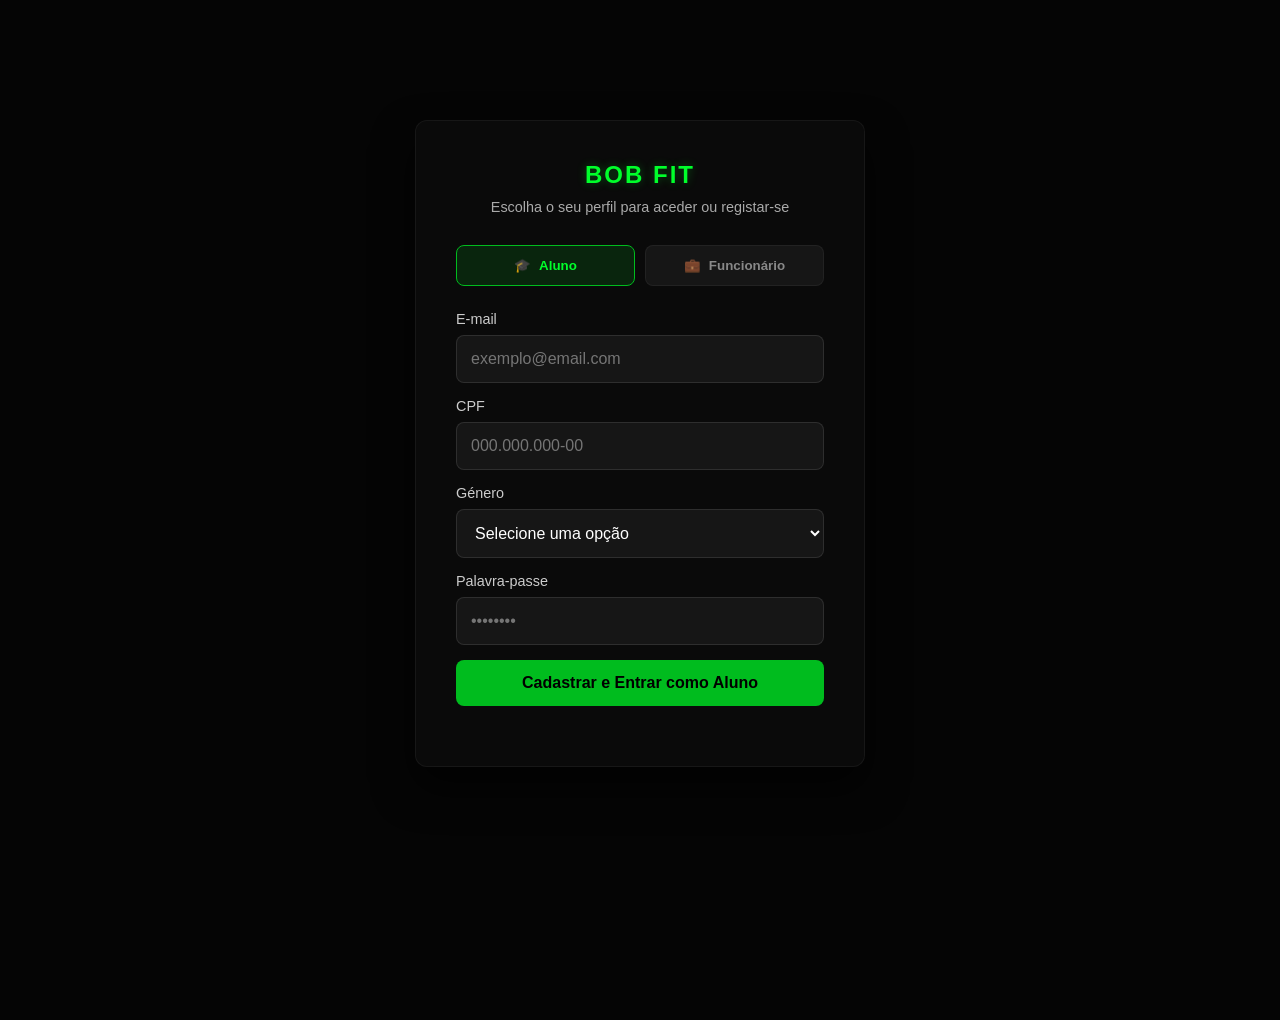
==== commit 38b3bb87: "Update login.html" ====
--- a/login.html
+++ b/login.html
@@ -68,4 +68,3 @@
 </body>
 </html>
 
-</html>
--- a/style.css
+++ b/style.css
@@ -19,7 +19,7 @@
 }
 
 /* ==========================================
-   FUNDO EXCLUSIVO DA TELA DE LOGIN (INDEX)
+   FUNDO EXCLUSIVO DA TELA DE LOGIN
    ========================================== */
 body.login-page {
     background-color: #050505;
@@ -133,6 +133,164 @@
     color: #fff;
     text-transform: uppercase;
     letter-spacing: 1px;
+}
+
+/* ==========================================
+   SECÇÃO DE INTRODUÇÃO E GALERIA
+   ========================================== */
+.intro-section {
+    padding: 30px;
+    border-radius: 12px;
+    border: 1px solid rgba(255, 255, 255, 0.05);
+    margin-bottom: 40px;
+}
+
+.intro-text h1 {
+    font-size: 2.5rem;
+    color: #fff;
+    margin-bottom: 15px;
+}
+
+.intro-text p {
+    color: #aaa;
+    line-height: 1.6;
+    margin-bottom: 30px;
+}
+
+.gym-gallery-grid {
+    display: grid;
+    grid-template-columns: repeat(auto-fit, minmax(220px, 1fr));
+    gap: 20px;
+}
+
+.gallery-card {
+    background: #111;
+    border-radius: 8px;
+    overflow: hidden;
+    border: 1px solid rgba(255, 255, 255, 0.05);
+    transition: transform 0.3s ease;
+}
+
+.gallery-card:hover {
+    transform: scale(1.03);
+}
+
+.gallery-card img {
+    width: 100%;
+    height: 180px;
+    object-fit: cover;
+}
+
+.card-caption {
+    padding: 10px;
+    text-align: center;
+    font-size: 0.9rem;
+    color: #bbb;
+    background: #161616;
+}
+
+/* ==========================================
+   SECÇÃO DE LOCALIZAÇÃO E HORÁRIOS (HOME)
+   ========================================== */
+.info-section-gym {
+    margin-bottom: 50px;
+}
+
+.info-grid {
+    display: grid;
+    grid-template-columns: repeat(auto-fit, minmax(320px, 1fr));
+    gap: 30px;
+}
+
+.info-box {
+    background: rgba(13, 13, 13, 0.75) !important;
+    backdrop-filter: blur(15px);
+    -webkit-backdrop-filter: blur(15px);
+    border-radius: 12px;
+    padding: 30px;
+    border: 1px solid rgba(255, 255, 255, 0.05);
+    display: flex;
+    flex-direction: column;
+    box-shadow: 0 10px 30px rgba(0, 0, 0, 0.5);
+    transition: all 0.3s ease;
+}
+
+.info-box.border-glow:hover {
+    border-color: #00ff2b;
+    box-shadow: 0 5px 20px rgba(0, 255, 43, 0.15);
+    transform: translateY(-2px);
+}
+
+.info-box h3 {
+    font-size: 1.3rem;
+    color: #00ff2b;
+    text-transform: uppercase;
+    letter-spacing: 1px;
+    margin-bottom: 15px;
+    text-shadow: 0 0 10px rgba(0, 255, 43, 0.2);
+}
+
+.address-text {
+    color: #fff;
+    font-size: 1rem;
+    margin-bottom: 15px;
+    line-height: 1.4;
+}
+
+.map-container {
+    border: 1px solid rgba(255, 255, 255, 0.1);
+    border-radius: 8px;
+    overflow: hidden;
+    background: #000;
+}
+
+.hours-sub {
+    color: #bbb;
+    font-size: 0.95rem;
+    margin-bottom: 20px;
+}
+
+.hours-list {
+    list-style: none;
+    display: flex;
+    flex-direction: column;
+    gap: 15px;
+    flex-grow: 1;
+}
+
+.hours-list li {
+    display: flex;
+    justify-content: space-between;
+    align-items: center;
+    padding-bottom: 10px;
+    border-bottom: 1px solid rgba(255, 255, 255, 0.05);
+}
+
+.day-name-label {
+    color: #fff;
+    font-weight: 500;
+}
+
+.hours-value-glow {
+    color: #00ff2b;
+    font-weight: bold;
+    background: rgba(0, 255, 43, 0.05);
+    padding: 4px 10px;
+    border-radius: 4px;
+}
+
+.hours-alert-box {
+    margin-top: 20px;
+    background: rgba(255, 255, 255, 0.03);
+    padding: 12px;
+    border-radius: 6px;
+    border-left: 3px solid #00bc1e;
+}
+
+.hours-alert-box span {
+    font-size: 0.85rem;
+    color: #888;
+    line-height: 1.4;
 }
 
 /* ==========================================
@@ -226,8 +384,8 @@
     color: white;
 }
 
-/* Formulário do Funcionário */
-.admin-form {
+/* Formulário do Funcionário e Geral */
+.admin-form, #login-form {
     display: flex;
     flex-direction: column;
     gap: 15px;
@@ -240,266 +398,207 @@
     flex-wrap: wrap;
 }
 
-.form-row .input-group {
+.form-row .input-group, .input-group {
+    display: flex;
+    flex-direction: column;
+    gap: 8px;
     flex: 1;
     min-width: 200px;
 }
 
-select {
+.input-group label {
+    font-size: 0.9rem;
+    color: #ccc;
+}
+
+input, select {
     padding: 14px;
     background: #161616;
     border: 1px solid rgba(255, 255, 255, 0.1);
     border-radius: 8px;
     color: white;
     font-size: 1rem;
-}
-
-select:focus {
+    width: 100%;
+}
+
+input:focus, select:focus {
     outline: none;
     border-color: #00ff2b;
 }
 
-/* ==========================================
-   SECÇÃO DE PLANOS
-   ========================================== */
-.plans-grid {
-    display: grid;
-    grid-template-columns: repeat(auto-fit, minmax(280px, 1fr));
-    gap: 30px;
-}
-
-.plan-card {
-    border-radius: 12px;
-    padding: 40px 30px;
-    text-align: center;
-    border: 1px solid rgba(255, 255, 255, 0.05);
-    position: relative;
-    transition: all 0.3s ease;
-}
-
-.plan-card.featured {
-    border: 2px solid #00bc1e;
-    box-shadow: 0 0 20px rgba(0, 255, 43, 0.1);
-}
-
-.plan-card:hover {
-    transform: translateY(-8px);
-    border-color: #00ff2b;
-    box-shadow: 0 10px 25px rgba(0, 255, 43, 0.15);
-}
-
-.plan-badge {
-    position: absolute;
-    top: 15px;
-    right: 15px;
-    background: #00bc1e;
-    color: #000;
-    padding: 4px 12px;
-    border-radius: 20px;
-    font-size: 0.8rem;
-    font-weight: bold;
-}
-
-.plan-name {
-    font-size: 1.4rem;
-    font-weight: bold;
-    margin-bottom: 15px;
-}
-
-.plan-price {
-    font-size: 2.3rem;
-    font-weight: bold;
-    color: #ffffff;
-    margin-bottom: 25px;
-}
-
-.plan-price span {
-    font-size: 1rem;
-    color: #777;
-}
-
-.plan-features {
-    list-style: none;
-    margin-bottom: 35px;
-    text-align: left;
-    display: inline-block;
-}
-
-.plan-features li {
-    margin-bottom: 12px;
-    color: #bbb;
-}
-
-.plan-features li::before {
-    content: "✓ ";
-    color: #00ff2b;
-    font-weight: bold;
-    margin-right: 8px;
-}
-
-.btn-subscribe {
-    width: 100%;
-    padding: 12px;
-    background: #00bc1e;
-    border: none;
-    border-radius: 6px;
-    color: #000;
-    font-weight: bold;
-    cursor: pointer;
-    transition: background 0.3s;
-}
-
-.btn-subscribe:hover {
-    background: #00ff2b;
-}
-
-/* ==========================================
-   INTERFACES DA TELA DE LOGIN
-   ========================================== */
-.login-container {
-    border: 1px solid rgba(255, 255, 255, 0.05);
-    padding: 40px;
-    border-radius: 16px;
-    width: 90%;
-    max-width: 450px;
-    margin: 80px auto;
-    box-shadow: 0 20px 40px rgba(0, 0, 0, 0.7);
-}
-
-.login-header p {
-    color: #777;
-    font-size: 0.9rem;
-}
-
-.role-selector {
-    display: flex;
-    gap: 15px;
-    margin-bottom: 30px;
-}
-
-.role-btn {
-    flex: 1;
-    padding: 12px;
-    background: #161616;
-    border: 1px solid rgba(255, 255, 255, 0.05);
-    border-radius: 8px;
-    color: #888;
-    cursor: pointer;
-    font-weight: 600;
-    display: flex;
-    align-items: center;
-    justify-content: center;
-    gap: 8px;
-    transition: all 0.3s;
-}
-
-.role-btn:hover {
-    background: #222;
-    color: #fff;
-}
-
-.role-btn.active {
-    background: #00bc1e;
-    color: #000;
-    border-color: #00bc1e;
-    box-shadow: 0 4px 12px rgba(0, 255, 43, 0.2);
-}
-
-.input-group {
-    display: flex;
-    flex-direction: column;
-    gap: 8px;
-    margin-bottom: 20px;
-}
-
-.input-group label {
-    font-size: 0.85rem;
-    color: #aaa;
-    font-weight: 500;
-}
-
-.input-group input {
-    padding: 14px;
-    background: #161616;
-    border: 1px solid rgba(255, 255, 255, 0.1);
-    border-radius: 8px;
-    color: white;
-    font-size: 1rem;
-    transition: border-color 0.3s;
-}
-
-.input-group input:focus {
-    outline: none;
-    border-color: #00ff2b;
-    box-shadow: 0 0 8px rgba(0, 255, 43, 0.2);
-}
-
 .btn-submit {
-    width: 100%;
     padding: 14px;
     background: #00bc1e;
     color: #000;
     border: none;
     border-radius: 8px;
+    cursor: pointer;
+    font-weight: bold;
     font-size: 1rem;
-    font-weight: bold;
-    cursor: pointer;
-    transition: all 0.2s;
-    margin-top: 10px;
-}
-
-.btn-submit:hover { 
+    transition: all 0.3s ease;
+}
+
+.btn-submit:hover {
     background: #00ff2b;
     box-shadow: 0 0 15px rgba(0, 255, 43, 0.4);
 }
 
+/* ==========================================
+   TELA DE LOGIN ESPECÍFICOS
+   ========================================== */
+.login-container {
+    max-width: 450px;
+    border-radius: 12px;
+    padding: 40px;
+    border: 1px solid rgba(255, 255, 255, 0.05);
+    box-shadow: 0 20px 40px rgba(0,0,0,0.7);
+}
+
+.login-header {
+    text-align: center;
+    margin-bottom: 30px;
+}
+
+.login-header p {
+    color: #aaa;
+    font-size: 0.9rem;
+    margin-top: 10px;
+}
+
+.role-selector {
+    display: flex;
+    gap: 10px;
+    margin-bottom: 25px;
+}
+
+.role-btn {
+    flex: 1;
+    padding: 12px;
+    background: #161616;
+    border: 1px solid rgba(255,255,255,0.05);
+    color: #888;
+    border-radius: 8px;
+    cursor: pointer;
+    font-weight: bold;
+    display: flex;
+    align-items: center;
+    justify-content: center;
+    gap: 8px;
+    transition: all 0.3s;
+}
+
+.role-btn.active {
+    background: rgba(0, 188, 30, 0.15);
+    color: #00ff2b;
+    border-color: #00bc1e;
+}
+
 .feedback {
-    margin-top: 20px;
+    margin-top: 15px;
     padding: 12px;
-    border-radius: 8px;
+    border-radius: 6px;
     text-align: center;
-    font-weight: 500;
+}
+.plans-section {
+    margin-bottom: 60px;
+}
+
+.plan-card h3 {
+    font-size: 1.4rem;
+    color: #fff;
+    margin-bottom: 10px;
+}
+/* ==========================================
+   RODAPÉS ACUMULADOS (FOOTERS)
+   ========================================== */
+   .footer-main {
+    background: #0a0a0a;
+    border-top: 1px solid rgba(0, 255, 43, 0.1);
+    padding: 40px 8%;
+    margin-top: 40px;
+}
+
+.footer-grid {
+    display: grid;
+    grid-template-columns: repeat(auto-fit, minmax(200px, 1fr));
+    gap: 30px;
+    max-width: 1200px;
+    margin: 0 auto;
+}
+
+.footer-brand p {
+    color: #888;
+    margin-top: 10px;
     font-size: 0.9rem;
-    background: rgba(0, 255, 43, 0.1);
-    border: 1px solid #00bc1e;
+    line-height: 1.5;
+}
+
+.footer-grid h4 {
     color: #fff;
-}
-
-/* ==========================================
-   APRESENTAÇÃO E GALERIA IMAGENS
-   ========================================== */
-.intro-section {
-    border-radius: 12px;
-    padding: 40px 30px;
-    border: 1px solid rgba(255, 255, 255, 0.05);
-    margin-bottom: 50px;
-    box-shadow: 0 10px 30px rgba(0, 0, 0, 0.5);
-    text-align: center;
-}
-
-.intro-text h1 {
-    font-size: 2.2rem;
-    color: #fff;
+    margin-bottom: 15px;
+    font-size: 1.1rem;
     text-transform: uppercase;
     letter-spacing: 1px;
-    margin-bottom: 15px;
-}
-
-.intro-text p {
-    color: #bbb;
-    font-size: 1.05rem;
-    line-height: 1.6;
-    max-width: 850px;
-    margin: 0 auto 35px auto;
-}
-
-.gym-gallery-grid {
-    display: grid;
-    grid-template-columns: repeat(auto-fit, minmax(240px, 1fr));
-    gap: 20px;
-}
-
-.gallery-card {
-    background: #121212;
-    border-radius: 8px;
-}
+}
+
+.footer-links ul {
+    list-style: none;
+    display: flex;
+    flex-direction: column;
+    gap: 8px;
+}
+
+.footer-links a {
+    color: #aaa;
+    text-decoration: none;
+    font-size: 0.9rem;
+    transition: color 0.3s;
+}
+
+.footer-links a:hover {
+    color: #00ff2b;
+}
+
+.footer-contact p {
+    color: #aaa;
+    font-size: 0.9rem;
+    margin-bottom: 8px;
+}
+
+/* Segundo Rodapé (Legal) */
+.footer-legal {
+    background: #050505;
+    border-top: 1px solid rgba(255, 255, 255, 0.03);
+    padding: 20px 8%;
+    text-align: center;
+    display: flex;
+    flex-wrap: wrap;
+    justify-content: space-between;
+    align-items: center;
+    gap: 15px;
+    max-width: 100%;
+}
+
+.footer-legal p {
+    color: #666;
+    font-size: 0.8rem;
+}
+
+.legal-links a {
+    color: #666;
+    text-decoration: none;
+    font-size: 0.8rem;
+    transition: color 0.3s;
+}
+
+.legal-links a:hover {
+    color: #00ff2b;
+}
+
+/* Ajuste Responsivo para o Rodapé Legal */
+@media (max-width: 600px) {
+    .footer-legal {
+        flex-direction: column;
+        text-align: center;
+    }
+}
